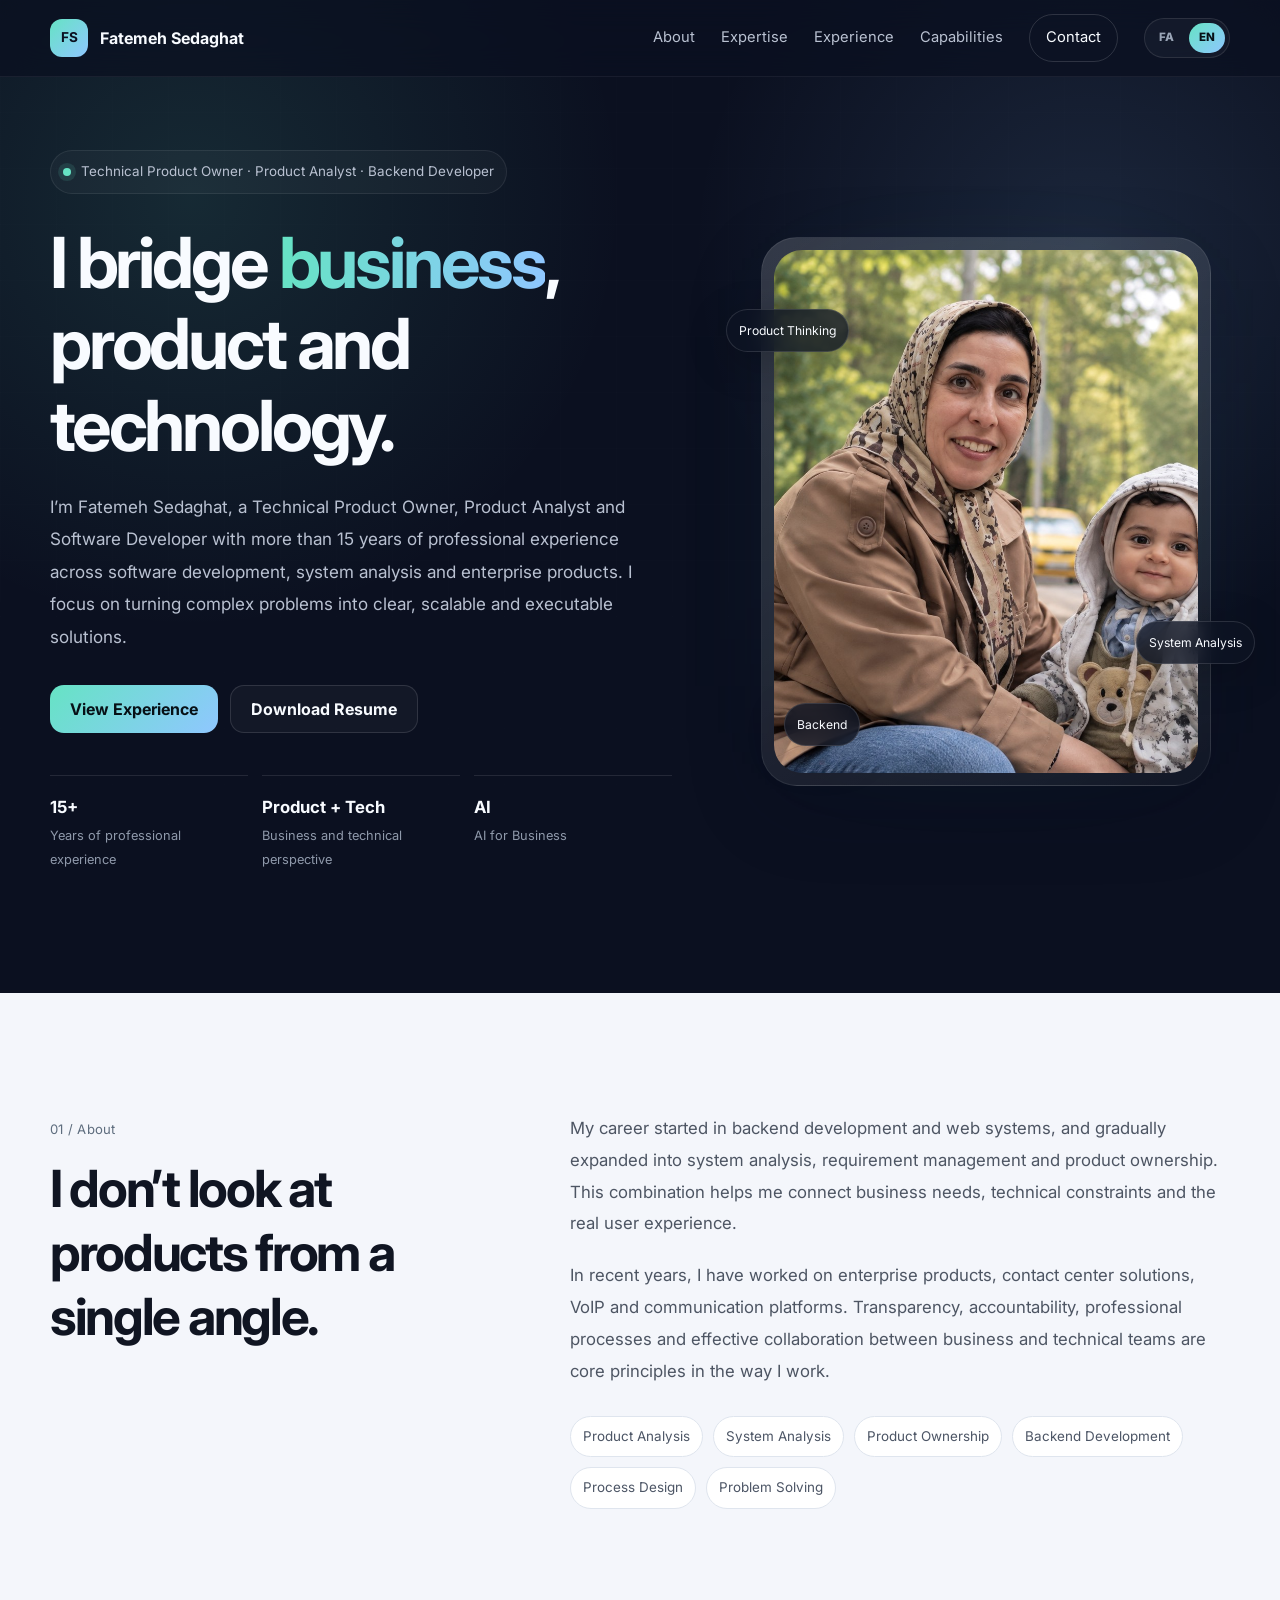
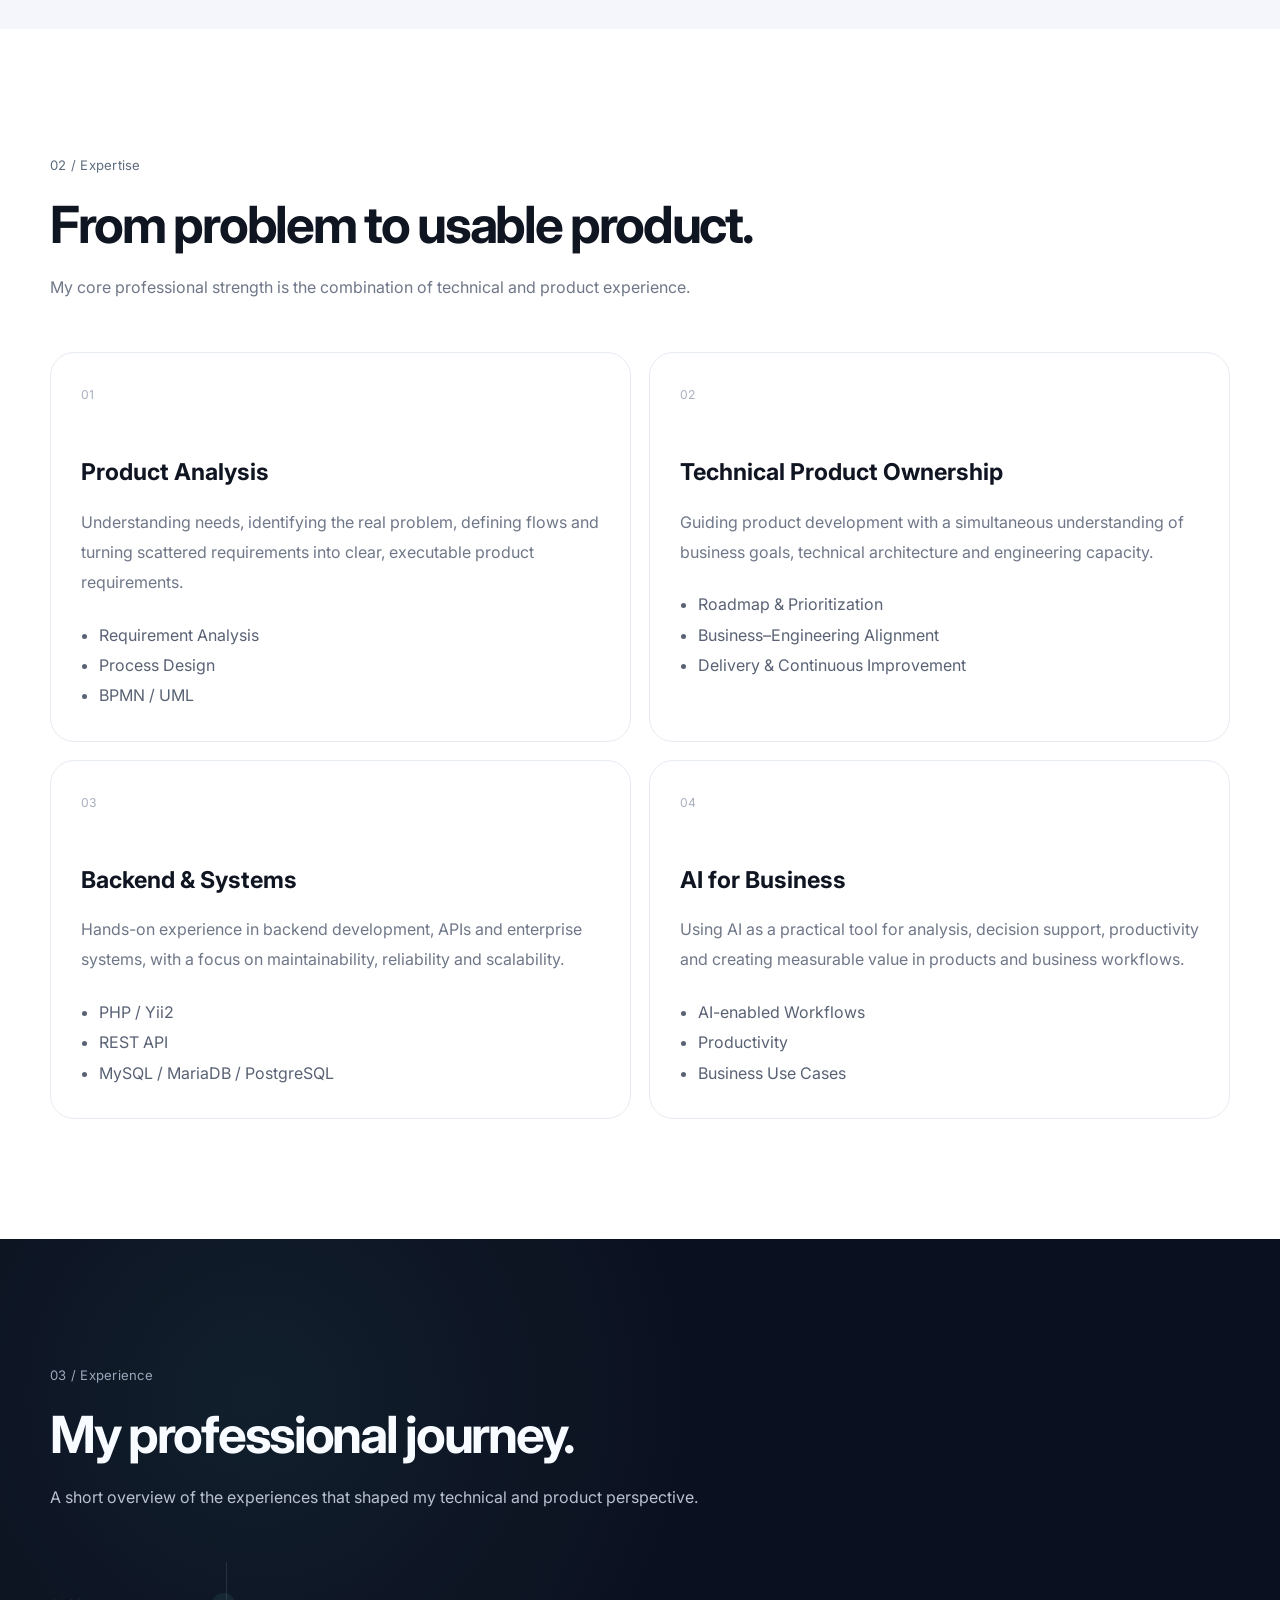
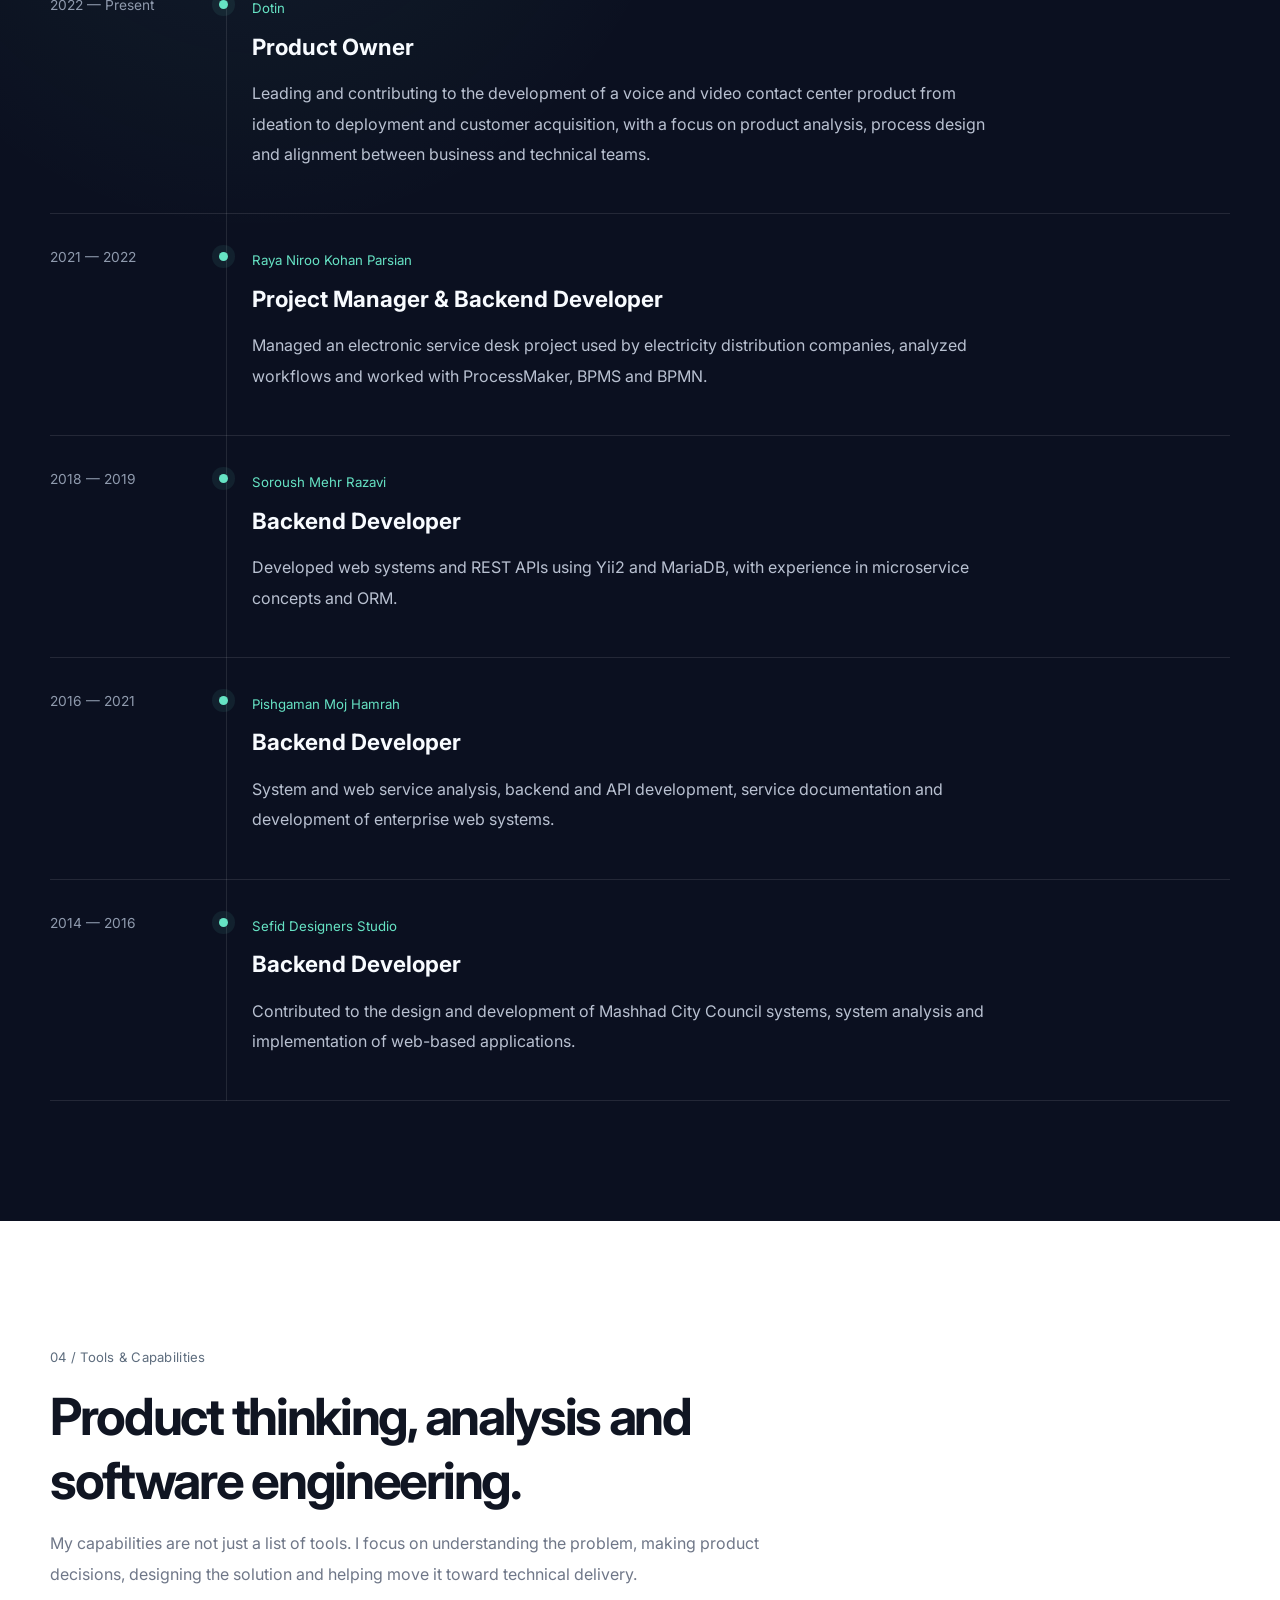
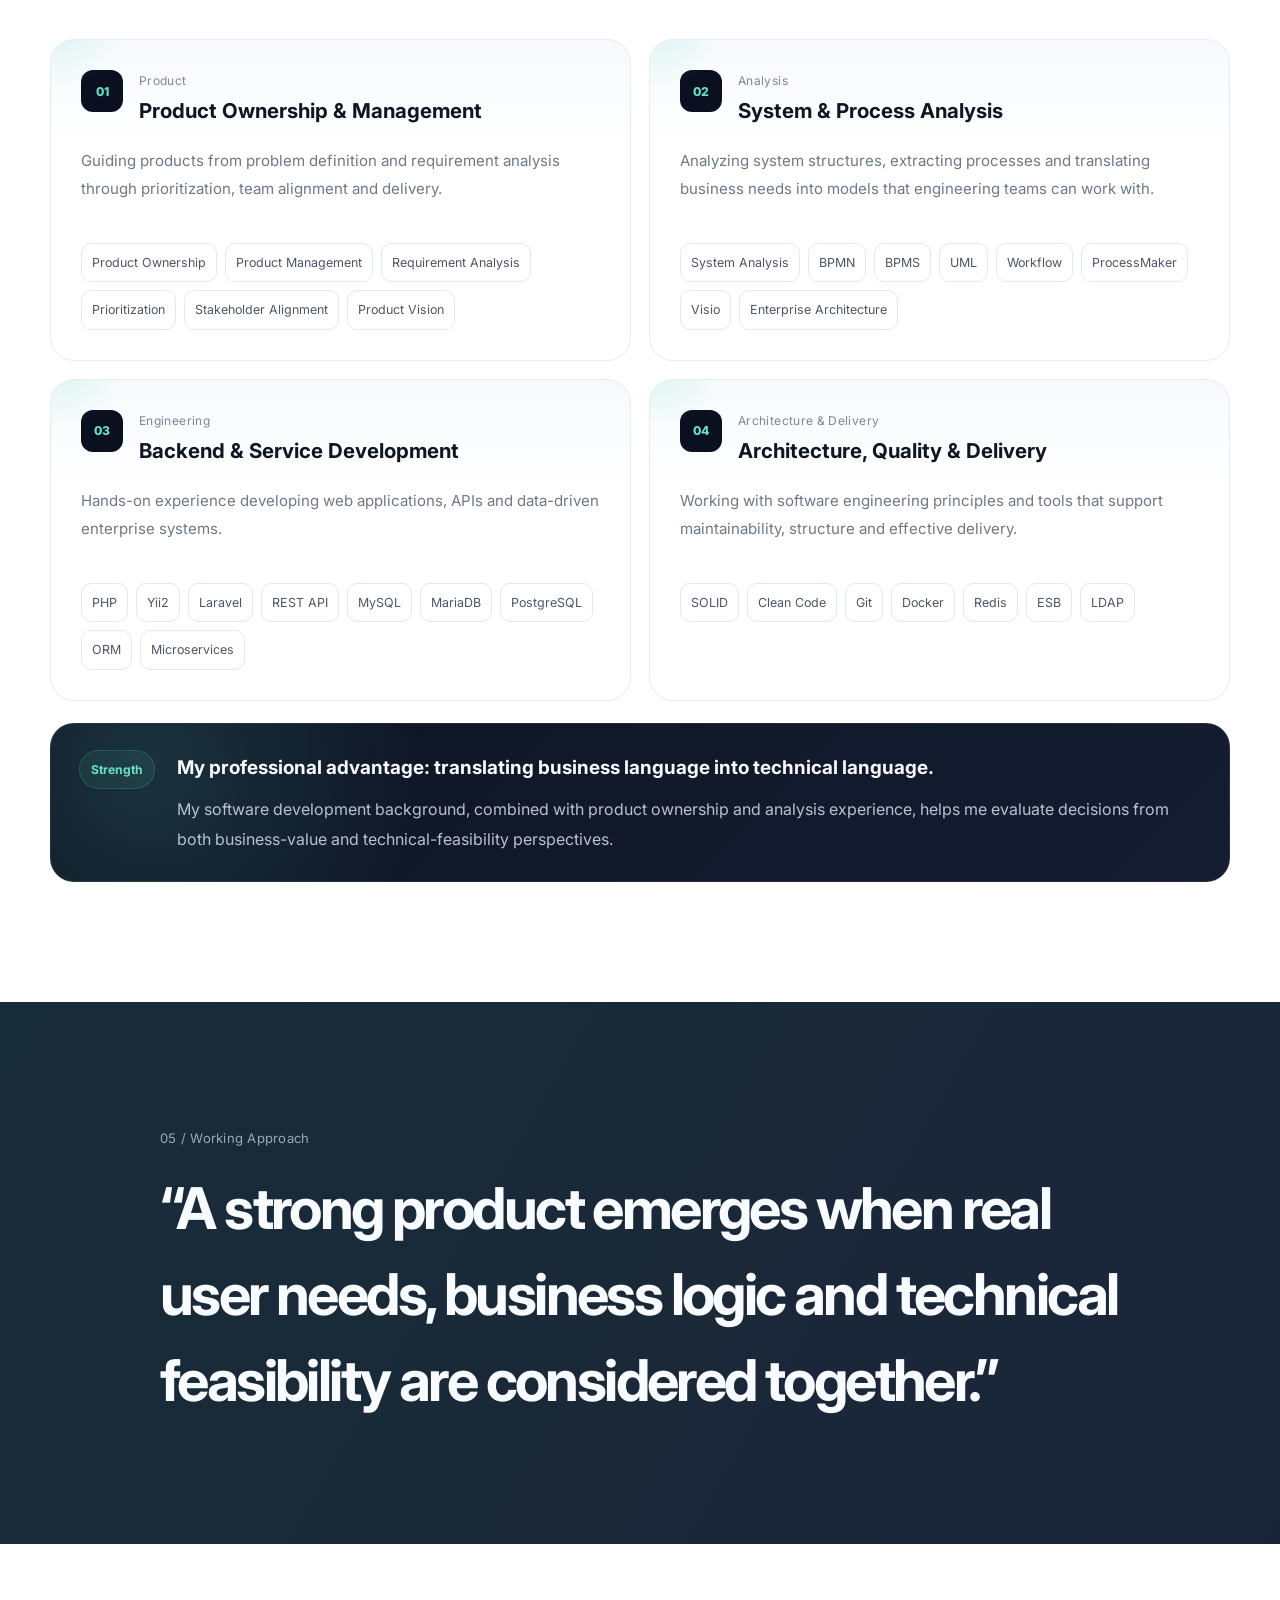
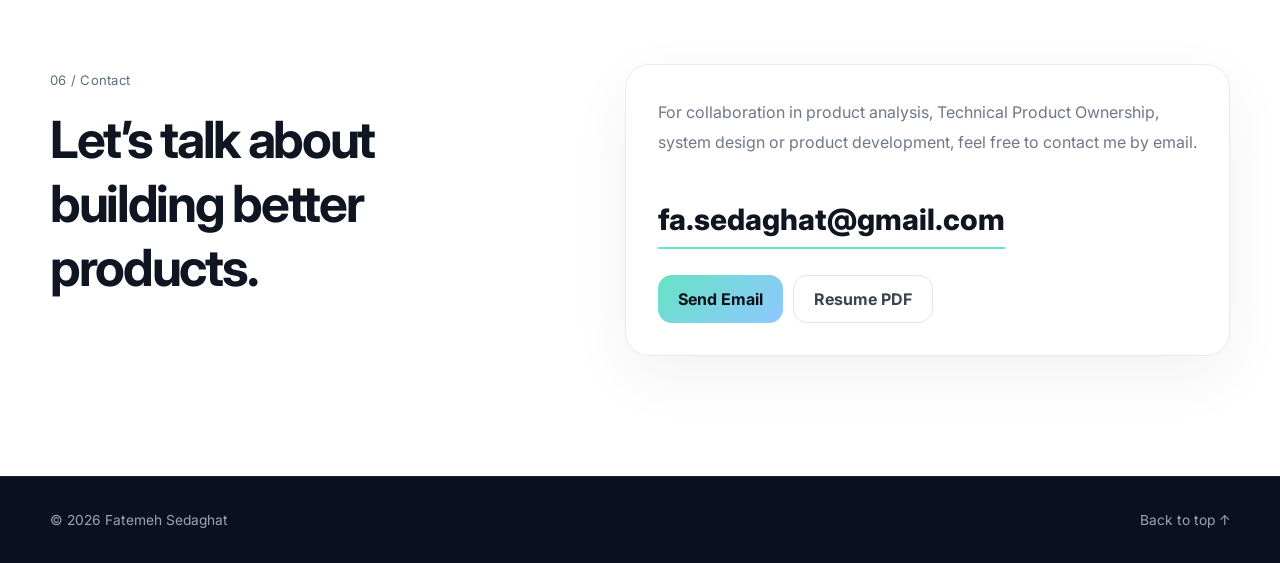
==== en.html @ edfb9d90 "Add en file" ====
<!DOCTYPE html>
<html lang="en" dir="ltr">
<head>
  <meta charset="UTF-8" />
  <meta name="viewport" content="width=device-width, initial-scale=1.0" />
  <meta name="description" content="Fatemeh Sedaghat — Technical Product Owner, Product Analyst and Backend Developer." />
  <meta name="theme-color" content="#0b1020" />
  <title>Fatemeh Sedaghat | Technical Product Owner & Product Analyst</title>

  <link rel="preconnect" href="https://fonts.googleapis.com">
  <link rel="preconnect" href="https://fonts.gstatic.com" crossorigin>
  <link href="https://fonts.googleapis.com/css2?family=Inter:wght@400;500;600;700;800&family=Vazirmatn:wght@300;400;500;600;700;800&display=swap" rel="stylesheet">
  <link rel="stylesheet" href="style.css" />
</head>

<body class="en-page">
  <div class="noise"></div>

  <header class="site-header" id="top">
    <div class="container nav-wrap">
      <a class="brand" href="#top" aria-label="Back to top">
        <span class="brand-mark">FS</span>
        <span>Fatemeh Sedaghat</span>
      </a>

      <button class="nav-toggle" aria-label="Open menu" aria-expanded="false">
        <span></span><span></span>
      </button>

      <nav class="nav" aria-label="Main navigation">
        <a href="#about">About</a>
        <a href="#expertise">Expertise</a>
        <a href="#experience">Experience</a>
        <a href="#skills">Capabilities</a>
        <a href="#contact" class="nav-cta">Contact</a>
        <div class="lang-switch" aria-label="Language selection">
          <a class="lang-link" href="index.html">FA</a>
          <a class="lang-link active" href="en.html">EN</a>
        </div>
      </nav>
    </div>
  </header>

  <main>
    <section class="hero section">
      <div class="hero-grid container">
        <div class="hero-copy reveal">
          <div class="eyebrow">
            <span class="status-dot"></span>
            Technical Product Owner · Product Analyst · Backend Developer
          </div>

          <h1>
            I bridge <span>business</span>, product and technology.
          </h1>

          <p class="hero-text">
            I’m Fatemeh Sedaghat, a Technical Product Owner, Product Analyst and Software Developer
            with more than 15 years of professional experience across software development,
            system analysis and enterprise products. I focus on turning complex problems into
            clear, scalable and executable solutions.
          </p>

          <div class="hero-actions">
            <a class="btn btn-primary" href="#experience">View Experience</a>
            <a class="btn btn-ghost" href="assets/fatemeh-sedaghat-resume.pdf" target="_blank" rel="noopener">
              Download Resume
            </a>
          </div>

          <div class="hero-meta">
            <div>
              <strong>15+</strong>
              <span>Years of professional experience</span>
            </div>
            <div>
              <strong>Product + Tech</strong>
              <span>Business and technical perspective</span>
            </div>
            <div>
              <strong>AI</strong>
              <span>AI for Business</span>
            </div>
          </div>
        </div>

        <div class="hero-visual reveal">
          <div class="portrait-shell">
            <div class="portrait-glow"></div>
            <img src="assets/fatemeh-sedaghat.jpg" alt="Fatemeh Sedaghat" />
            <div class="portrait-tag tag-one">Product Thinking</div>
            <div class="portrait-tag tag-two">System Analysis</div>
            <div class="portrait-tag tag-three">Backend</div>
          </div>
        </div>
      </div>

      <div class="hero-grid-bg"></div>
    </section>

    <section class="section section-muted" id="about">
      <div class="container two-col">
        <div class="section-heading reveal">
          <span class="kicker">01 / About</span>
          <h2>I don’t look at products from a single angle.</h2>
        </div>

        <div class="about-copy reveal">
          <p>
            My career started in backend development and web systems, and gradually expanded
            into system analysis, requirement management and product ownership.
            This combination helps me connect business needs, technical constraints
            and the real user experience.
          </p>
          <p>
            In recent years, I have worked on enterprise products, contact center solutions,
            VoIP and communication platforms. Transparency, accountability, professional
            processes and effective collaboration between business and technical teams
            are core principles in the way I work.
          </p>

          <div class="about-points">
            <span>Product Analysis</span>
            <span>System Analysis</span>
            <span>Product Ownership</span>
            <span>Backend Development</span>
            <span>Process Design</span>
            <span>Problem Solving</span>
          </div>
        </div>
      </div>
    </section>

    <section class="section" id="expertise">
      <div class="container">
        <div class="section-heading wide reveal">
          <span class="kicker">02 / Expertise</span>
          <h2>From problem to usable product.</h2>
          <p>My core professional strength is the combination of technical and product experience.</p>
        </div>

        <div class="cards-grid">
          <article class="service-card reveal">
            <div class="card-index">01</div>
            <h3>Product Analysis</h3>
            <p>
              Understanding needs, identifying the real problem, defining flows and turning
              scattered requirements into clear, executable product requirements.
            </p>
            <ul>
              <li>Requirement Analysis</li>
              <li>Process Design</li>
              <li>BPMN / UML</li>
            </ul>
          </article>

          <article class="service-card reveal">
            <div class="card-index">02</div>
            <h3>Technical Product Ownership</h3>
            <p>
              Guiding product development with a simultaneous understanding of business goals,
              technical architecture and engineering capacity.
            </p>
            <ul>
              <li>Roadmap & Prioritization</li>
              <li>Business–Engineering Alignment</li>
              <li>Delivery & Continuous Improvement</li>
            </ul>
          </article>

          <article class="service-card reveal">
            <div class="card-index">03</div>
            <h3>Backend & Systems</h3>
            <p>
              Hands-on experience in backend development, APIs and enterprise systems,
              with a focus on maintainability, reliability and scalability.
            </p>
            <ul>
              <li>PHP / Yii2</li>
              <li>REST API</li>
              <li>MySQL / MariaDB / PostgreSQL</li>
            </ul>
          </article>

          <article class="service-card reveal">
            <div class="card-index">04</div>
            <h3>AI for Business</h3>
            <p>
              Using AI as a practical tool for analysis, decision support, productivity
              and creating measurable value in products and business workflows.
            </p>
            <ul>
              <li>AI-enabled Workflows</li>
              <li>Productivity</li>
              <li>Business Use Cases</li>
            </ul>
          </article>
        </div>
      </div>
    </section>

    <section class="section section-dark" id="experience">
      <div class="container">
        <div class="section-heading wide reveal">
          <span class="kicker">03 / Experience</span>
          <h2>My professional journey.</h2>
          <p>A short overview of the experiences that shaped my technical and product perspective.</p>
        </div>

        <div class="timeline">
          <article class="timeline-item reveal">
            <div class="timeline-date">2022 — Present</div>
            <div class="timeline-content">
              <span class="company">Dotin</span>
              <h3>Product Owner</h3>
              <p>
                Leading and contributing to the development of a voice and video contact center product
                from ideation to deployment and customer acquisition, with a focus on product analysis,
                process design and alignment between business and technical teams.
              </p>
            </div>
          </article>

          <article class="timeline-item reveal">
            <div class="timeline-date">2021 — 2022</div>
            <div class="timeline-content">
              <span class="company">Raya Niroo Kohan Parsian</span>
              <h3>Project Manager & Backend Developer</h3>
              <p>
                Managed an electronic service desk project used by electricity distribution companies,
                analyzed workflows and worked with ProcessMaker, BPMS and BPMN.
              </p>
            </div>
          </article>

          <article class="timeline-item reveal">
            <div class="timeline-date">2018 — 2019</div>
            <div class="timeline-content">
              <span class="company">Soroush Mehr Razavi</span>
              <h3>Backend Developer</h3>
              <p>
                Developed web systems and REST APIs using Yii2 and MariaDB, with experience in
                microservice concepts and ORM.
              </p>
            </div>
          </article>

          <article class="timeline-item reveal">
            <div class="timeline-date">2016 — 2021</div>
            <div class="timeline-content">
              <span class="company">Pishgaman Moj Hamrah</span>
              <h3>Backend Developer</h3>
              <p>
                System and web service analysis, backend and API development, service documentation
                and development of enterprise web systems.
              </p>
            </div>
          </article>

          <article class="timeline-item reveal">
            <div class="timeline-date">2014 — 2016</div>
            <div class="timeline-content">
              <span class="company">Sefid Designers Studio</span>
              <h3>Backend Developer</h3>
              <p>
                Contributed to the design and development of Mashhad City Council systems,
                system analysis and implementation of web-based applications.
              </p>
            </div>
          </article>
        </div>
      </div>
    </section>

    <section class="section" id="skills">
      <div class="container">
        <div class="section-heading wide reveal">
          <span class="kicker">04 / Tools & Capabilities</span>
          <h2>Product thinking, analysis and software engineering.</h2>
          <p>
            My capabilities are not just a list of tools. I focus on understanding the problem,
            making product decisions, designing the solution and helping move it toward technical delivery.
          </p>
        </div>

        <div class="capability-grid">
          <article class="capability-card reveal">
            <div class="capability-head">
              <span class="capability-number">01</span>
              <div>
                <span class="capability-label">Product</span>
                <h3>Product Ownership & Management</h3>
              </div>
            </div>
            <p class="capability-desc">
              Guiding products from problem definition and requirement analysis through prioritization,
              team alignment and delivery.
            </p>
            <div class="capability-tags">
              <span>Product Ownership</span>
              <span>Product Management</span>
              <span>Requirement Analysis</span>
              <span>Prioritization</span>
              <span>Stakeholder Alignment</span>
              <span>Product Vision</span>
            </div>
          </article>

          <article class="capability-card reveal">
            <div class="capability-head">
              <span class="capability-number">02</span>
              <div>
                <span class="capability-label">Analysis</span>
                <h3>System & Process Analysis</h3>
              </div>
            </div>
            <p class="capability-desc">
              Analyzing system structures, extracting processes and translating business needs
              into models that engineering teams can work with.
            </p>
            <div class="capability-tags">
              <span>System Analysis</span>
              <span>BPMN</span>
              <span>BPMS</span>
              <span>UML</span>
              <span>Workflow</span>
              <span>ProcessMaker</span>
              <span>Visio</span>
              <span>Enterprise Architecture</span>
            </div>
          </article>

          <article class="capability-card reveal">
            <div class="capability-head">
              <span class="capability-number">03</span>
              <div>
                <span class="capability-label">Engineering</span>
                <h3>Backend & Service Development</h3>
              </div>
            </div>
            <p class="capability-desc">
              Hands-on experience developing web applications, APIs and data-driven enterprise systems.
            </p>
            <div class="capability-tags">
              <span>PHP</span>
              <span>Yii2</span>
              <span>Laravel</span>
              <span>REST API</span>
              <span>MySQL</span>
              <span>MariaDB</span>
              <span>PostgreSQL</span>
              <span>ORM</span>
              <span>Microservices</span>
            </div>
          </article>

          <article class="capability-card reveal">
            <div class="capability-head">
              <span class="capability-number">04</span>
              <div>
                <span class="capability-label">Architecture & Delivery</span>
                <h3>Architecture, Quality & Delivery</h3>
              </div>
            </div>
            <p class="capability-desc">
              Working with software engineering principles and tools that support maintainability,
              structure and effective delivery.
            </p>
            <div class="capability-tags">
              <span>SOLID</span>
              <span>Clean Code</span>
              <span>Git</span>
              <span>Docker</span>
              <span>Redis</span>
              <span>ESB</span>
              <span>LDAP</span>
            </div>
          </article>
        </div>

        <div class="capability-summary reveal">
          <div class="summary-badge">Strength</div>
          <div>
            <h3>My professional advantage: translating business language into technical language.</h3>
            <p>
              My software development background, combined with product ownership and analysis experience,
              helps me evaluate decisions from both business-value and technical-feasibility perspectives.
            </p>
          </div>
        </div>
      </div>
    </section>

    <section class="section section-accent">
      <div class="container philosophy reveal">
        <span class="kicker">05 / Working Approach</span>
        <blockquote>
          “A strong product emerges when real user needs, business logic and technical feasibility
          are considered together.”
        </blockquote>
      </div>
    </section>

    <section class="section" id="contact">
      <div class="container contact-grid">
        <div class="section-heading reveal">
          <span class="kicker">06 / Contact</span>
          <h2>Let’s talk about building better products.</h2>
        </div>

        <div class="contact-card reveal">
          <p>
            For collaboration in product analysis, Technical Product Ownership,
            system design or product development, feel free to contact me by email.
          </p>

          <a class="email-link" href="mailto:fa.sedaghat@gmail.com">fa.sedaghat@gmail.com</a>

          <div class="contact-actions">
            <a class="btn btn-primary" href="mailto:fa.sedaghat@gmail.com">Send Email</a>
            <a class="btn btn-ghost" href="assets/fatemeh-sedaghat-resume.pdf" target="_blank" rel="noopener">Resume PDF</a>
          </div>
        </div>
      </div>
    </section>
  </main>

  <footer>
    <div class="container footer-inner">
      <span>© <span id="year"></span> Fatemeh Sedaghat</span>
      <a href="#top">Back to top ↑</a>
    </div>
  </footer>

  <script src="script.js"></script>
</body>
</html>
---- style.css ----
:root {
  --bg: #0b1020;
  --bg-2: #101728;
  --panel: #131c30;
  --panel-soft: #f4f6fb;
  --text: #101522;
  --muted: #6f7788;
  --white: #f8fbff;
  --white-muted: #b9c1d1;
  --accent: #66e3c4;
  --accent-2: #8fc7ff;
  --line: rgba(255,255,255,.10);
  --line-light: #e7ebf2;
  --radius: 24px;
  --shadow: 0 24px 80px rgba(9,14,28,.16);
}

* { box-sizing: border-box; }
html { scroll-behavior: smooth; }

body {
  margin: 0;
  font-family: "Vazirmatn", system-ui, -apple-system, BlinkMacSystemFont, "Segoe UI", sans-serif;
  color: var(--text);
  background: #ffffff;
  line-height: 1.9;
  overflow-x: hidden;
}

a { color: inherit; text-decoration: none; }
img { max-width: 100%; display: block; }
button { font: inherit; }

.noise {
  pointer-events: none;
  position: fixed;
  inset: 0;
  opacity: .025;
  z-index: 100;
  background-image: radial-gradient(#000 0.65px, transparent 0.65px);
  background-size: 4px 4px;
}

.container {
  width: min(1180px, calc(100% - 40px));
  margin: 0 auto;
}

.section {
  position: relative;
  padding: 120px 0;
}

.section-muted { background: var(--panel-soft); }

.site-header {
  position: fixed;
  top: 0;
  left: 0;
  right: 0;
  z-index: 50;
  background: rgba(11,16,32,.72);
  backdrop-filter: blur(16px);
  border-bottom: 1px solid rgba(255,255,255,.06);
}

.nav-wrap {
  min-height: 76px;
  display: flex;
  align-items: center;
  justify-content: space-between;
  gap: 24px;
}

.brand {
  color: var(--white);
  display: inline-flex;
  align-items: center;
  gap: 12px;
  font-weight: 700;
}

.brand-mark {
  width: 38px;
  height: 38px;
  border-radius: 12px;
  display: grid;
  place-items: center;
  color: var(--bg);
  background: linear-gradient(135deg, var(--accent), var(--accent-2));
  font-size: .85rem;
}

.nav {
  display: flex;
  align-items: center;
  gap: 26px;
  color: var(--white-muted);
  font-size: .92rem;
}

.nav a { transition: color .2s ease; }
.nav a:hover { color: var(--white); }

.nav-cta {
  border: 1px solid rgba(255,255,255,.14);
  padding: 9px 16px;
  border-radius: 999px;
  color: var(--white) !important;
}

.nav-toggle {
  display: none;
  border: 0;
  background: transparent;
  padding: 8px;
}
.nav-toggle span {
  width: 24px;
  height: 2px;
  display: block;
  background: var(--white);
  margin: 5px 0;
}

.hero {
  min-height: 100vh;
  display: flex;
  align-items: center;
  background:
    radial-gradient(circle at 15% 20%, rgba(102,227,196,.12), transparent 32%),
    radial-gradient(circle at 85% 25%, rgba(143,199,255,.12), transparent 30%),
    var(--bg);
  color: var(--white);
  padding-top: 150px;
  overflow: hidden;
}

.hero-grid {
  position: relative;
  z-index: 2;
  display: grid;
  grid-template-columns: 1.12fr .88fr;
  gap: 70px;
  align-items: center;
}

.eyebrow {
  display: inline-flex;
  align-items: center;
  gap: 10px;
  color: var(--white-muted);
  font-size: .84rem;
  padding: 8px 12px;
  border: 1px solid rgba(255,255,255,.08);
  border-radius: 999px;
  background: rgba(255,255,255,.03);
}

.status-dot {
  width: 8px;
  height: 8px;
  border-radius: 50%;
  background: var(--accent);
  box-shadow: 0 0 0 5px rgba(102,227,196,.12);
}

.hero h1 {
  margin: 28px 0 24px;
  font-size: clamp(2.8rem, 5.5vw, 5.4rem);
  line-height: 1.16;
  letter-spacing: -.045em;
}
.hero h1 span {
  color: transparent;
  background: linear-gradient(90deg, var(--accent), var(--accent-2));
  background-clip: text;
  -webkit-background-clip: text;
}

.hero-text {
  color: var(--white-muted);
  max-width: 760px;
  font-size: 1.07rem;
}

.hero-actions {
  display: flex;
  flex-wrap: wrap;
  gap: 12px;
  margin-top: 32px;
}

.btn {
  display: inline-flex;
  align-items: center;
  justify-content: center;
  min-height: 48px;
  padding: 0 20px;
  border-radius: 14px;
  font-weight: 700;
  transition: transform .2s ease, background .2s ease, border-color .2s ease;
}
.btn:hover { transform: translateY(-2px); }

.btn-primary {
  color: #071016;
  background: linear-gradient(135deg, var(--accent), var(--accent-2));
}

.btn-ghost {
  color: inherit;
  border: 1px solid rgba(127,139,160,.25);
  background: rgba(255,255,255,.035);
}

.hero .btn-ghost {
  border-color: rgba(255,255,255,.12);
  color: var(--white);
}

.hero-meta {
  margin-top: 42px;
  display: grid;
  grid-template-columns: repeat(3, 1fr);
  gap: 14px;
}
.hero-meta > div {
  border-top: 1px solid rgba(255,255,255,.10);
  padding-top: 16px;
}
.hero-meta strong {
  display: block;
  color: var(--white);
  font-size: 1.05rem;
}
.hero-meta span {
  display: block;
  color: #8f99aa;
  font-size: .8rem;
}

.hero-visual {
  position: relative;
  min-height: 580px;
  display: grid;
  place-items: center;
}

.portrait-shell {
  position: relative;
  width: min(450px, 100%);
  aspect-ratio: .82;
  border-radius: 36px;
  padding: 12px;
  background: linear-gradient(145deg, rgba(255,255,255,.16), rgba(255,255,255,.03));
  border: 1px solid rgba(255,255,255,.08);
  box-shadow: var(--shadow);
}
.portrait-shell img {
  width: 100%;
  height: 100%;
  object-fit: cover;
  object-position: 35% center;
  border-radius: 28px;
  filter: saturate(.88) contrast(1.02);
}
.portrait-glow {
  position: absolute;
  inset: 18%;
  filter: blur(70px);
  background: rgba(102,227,196,.20);
  z-index: -1;
}
.portrait-tag {
  position: absolute;
  font-size: .76rem;
  color: var(--white);
  padding: 9px 12px;
  border-radius: 999px;
  border: 1px solid rgba(255,255,255,.12);
  background: rgba(13,20,35,.78);
  backdrop-filter: blur(10px);
  box-shadow: 0 10px 40px rgba(0,0,0,.22);
}
.tag-one { top: 13%; left: -8%; }
.tag-two { bottom: 22%; right: -10%; }
.tag-three { bottom: 7%; left: 5%; }

.hero-grid-bg {
  position: absolute;
  inset: 0;
  opacity: .25;
  background-image:
    linear-gradient(rgba(255,255,255,.03) 1px, transparent 1px),
    linear-gradient(90deg, rgba(255,255,255,.03) 1px, transparent 1px);
  background-size: 56px 56px;
  mask-image: linear-gradient(to bottom, #000 30%, transparent 100%);
}

.two-col {
  display: grid;
  grid-template-columns: .8fr 1.2fr;
  gap: 80px;
  align-items: start;
}

.kicker {
  display: inline-block;
  color: #5e6d7e;
  font-size: .82rem;
  letter-spacing: .02em;
  margin-bottom: 14px;
}
.section-dark .kicker,
.section-accent .kicker { color: #9ba7bb; }

.section-heading h2 {
  margin: 0;
  font-size: clamp(2rem, 4vw, 3.6rem);
  line-height: 1.25;
  letter-spacing: -.035em;
}
.section-heading.wide {
  max-width: 780px;
  margin-bottom: 50px;
}
.section-heading p {
  color: var(--muted);
  margin: 16px 0 0;
}

.about-copy {
  font-size: 1.05rem;
  color: #4d5563;
}
.about-copy p { margin-top: 0; margin-bottom: 20px; }

.about-points {
  display: flex;
  flex-wrap: wrap;
  gap: 10px;
  margin-top: 28px;
}
.about-points span {
  border: 1px solid #dfe5ee;
  background: #fff;
  padding: 7px 12px;
  border-radius: 999px;
  font-size: .84rem;
  color: #4c5565;
}

.cards-grid {
  display: grid;
  grid-template-columns: repeat(2, 1fr);
  gap: 18px;
}

.service-card {
  position: relative;
  min-height: 320px;
  padding: 30px;
  border-radius: var(--radius);
  border: 1px solid var(--line-light);
  background: #fff;
  transition: transform .25s ease, box-shadow .25s ease, border-color .25s ease;
}
.service-card:hover {
  transform: translateY(-5px);
  box-shadow: 0 22px 60px rgba(28,40,65,.08);
  border-color: #d7dfea;
}
.card-index {
  color: #a8b0be;
  font-size: .76rem;
  margin-bottom: 44px;
}
.service-card h3 {
  font-size: 1.45rem;
  margin: 0 0 12px;
}
.service-card p {
  color: var(--muted);
  margin: 0 0 22px;
}
.service-card ul {
  margin: 0;
  padding: 0 18px 0 0;
  color: #596274;
}

.section-dark {
  background:
    radial-gradient(circle at 20% 10%, rgba(102,227,196,.07), transparent 25%),
    var(--bg);
  color: var(--white);
}
.section-dark .section-heading p { color: var(--white-muted); }

.timeline {
  position: relative;
}
.timeline::before {
  content: "";
  position: absolute;
  top: 0;
  right: 176px;
  bottom: 0;
  width: 1px;
  background: var(--line);
}

.timeline-item {
  display: grid;
  grid-template-columns: 150px 1fr;
  gap: 52px;
  padding: 30px 0 44px;
  border-bottom: 1px solid var(--line);
}
.timeline-date {
  color: #8f9aad;
  font-size: .86rem;
}
.timeline-content {
  position: relative;
  max-width: 760px;
}
.timeline-content::before {
  content: "";
  position: absolute;
  right: -33px;
  top: 8px;
  width: 9px;
  height: 9px;
  border-radius: 50%;
  background: var(--accent);
  box-shadow: 0 0 0 7px rgba(102,227,196,.08);
}
.company {
  color: var(--accent);
  font-size: .83rem;
}
.timeline h3 {
  margin: 3px 0 10px;
  font-size: 1.4rem;
}
.timeline p {
  margin: 0;
  color: var(--white-muted);
}

.skills-layout {
  display: grid;
  grid-template-columns: 1fr 1fr;
  gap: 18px;
}
.skill-panel {
  padding: 28px;
  border: 1px solid var(--line-light);
  border-radius: var(--radius);
  background: #fff;
}
.skill-panel:nth-child(3) { grid-column: 1 / -1; }
.skill-panel h3 {
  margin: 0 0 20px;
  font-size: 1.2rem;
}
.skill-cloud {
  display: flex;
  flex-wrap: wrap;
  gap: 9px;
}
.skill-cloud span {
  background: #f5f7fb;
  border: 1px solid #e7ebf2;
  color: #50596a;
  padding: 7px 11px;
  border-radius: 10px;
  font-size: .84rem;
}

.section-accent {
  color: var(--white);
  background:
    linear-gradient(120deg, rgba(102,227,196,.10), rgba(143,199,255,.08)),
    var(--bg-2);
}
.philosophy {
  max-width: 960px;
}
blockquote {
  margin: 0;
  font-size: clamp(2rem, 4.5vw, 4.2rem);
  line-height: 1.5;
  letter-spacing: -.04em;
  font-weight: 700;
}

.contact-grid {
  display: grid;
  grid-template-columns: .9fr 1.1fr;
  gap: 80px;
  align-items: start;
}

.contact-card {
  padding: 32px;
  border-radius: var(--radius);
  border: 1px solid var(--line-light);
  background: #fff;
  box-shadow: 0 20px 60px rgba(28,40,65,.06);
}
.contact-card p {
  color: var(--muted);
  margin-top: 0;
}
.email-link {
  display: inline-block;
  direction: ltr;
  font-size: clamp(1.2rem, 2.3vw, 1.9rem);
  font-weight: 800;
  margin: 18px 0 26px;
  border-bottom: 2px solid var(--accent);
}
.contact-actions {
  display: flex;
  flex-wrap: wrap;
  gap: 10px;
}
.contact-card .btn-ghost {
  color: #3b4350;
  border-color: #dfe5ee;
}

footer {
  background: var(--bg);
  color: #9aa5b7;
  border-top: 1px solid rgba(255,255,255,.06);
}
.footer-inner {
  min-height: 86px;
  display: flex;
  align-items: center;
  justify-content: space-between;
  gap: 20px;
  font-size: .86rem;
}
.footer-inner a:hover { color: var(--white); }

.reveal {
  opacity: 0;
  transform: translateY(24px);
  transition: opacity .7s ease, transform .7s ease;
}
.reveal.visible {
  opacity: 1;
  transform: translateY(0);
}

@media (max-width: 980px) {
  .section { padding: 90px 0; }
  .hero-grid, .two-col, .contact-grid {
    grid-template-columns: 1fr;
    gap: 50px;
  }
  .hero { padding-top: 120px; }
  .hero-visual { min-height: auto; }
  .portrait-shell { width: min(560px, 92%); }
  .cards-grid { grid-template-columns: 1fr; }
  .timeline::before { right: 126px; }
  .timeline-item { grid-template-columns: 100px 1fr; }
  .skills-layout { grid-template-columns: 1fr; }
  .skill-panel:nth-child(3) { grid-column: auto; }
}

@media (max-width: 760px) {
  .container { width: min(100% - 28px, 1180px); }
  .site-header { background: rgba(11,16,32,.90); }
  .nav-toggle { display: block; }
  .nav {
    position: absolute;
    top: 76px;
    right: 14px;
    left: 14px;
    display: none;
    flex-direction: column;
    align-items: stretch;
    gap: 4px;
    padding: 14px;
    border-radius: 18px;
    background: #101728;
    border: 1px solid rgba(255,255,255,.08);
    box-shadow: 0 22px 70px rgba(0,0,0,.26);
  }
  .nav.open { display: flex; }
  .nav a { padding: 9px 10px; }
  .nav-cta { border-radius: 10px; }

  .hero h1 { font-size: clamp(2.5rem, 13vw, 4.2rem); }
  .hero-meta { grid-template-columns: 1fr; }
  .portrait-shell { aspect-ratio: .86; }
  .tag-one { left: 2%; }
  .tag-two { right: 2%; }

  .timeline::before { display: none; }
  .timeline-item {
    grid-template-columns: 1fr;
    gap: 8px;
  }
  .timeline-content::before { display: none; }
  blockquote { font-size: clamp(1.8rem, 8.5vw, 3rem); }

  .footer-inner {
    padding: 22px 0;
    flex-direction: column;
    justify-content: center;
  }
}


/* Professional Capabilities */
.capability-grid {
  display: grid;
  grid-template-columns: repeat(2, 1fr);
  gap: 18px;
}
.capability-card {
  position: relative;
  padding: 30px;
  border: 1px solid var(--line-light);
  border-radius: var(--radius);
  background: linear-gradient(180deg, rgba(245,248,252,.85), rgba(255,255,255,1) 34%);
  overflow: hidden;
  transition: transform .25s ease, box-shadow .25s ease, border-color .25s ease;
}
.capability-card::after {
  content: "";
  position: absolute;
  width: 120px;
  height: 120px;
  top: -70px;
  left: -50px;
  border-radius: 50%;
  background: radial-gradient(circle, rgba(102,227,196,.18), transparent 68%);
  pointer-events: none;
}
.capability-card:hover {
  transform: translateY(-5px);
  border-color: #d5dde9;
  box-shadow: 0 24px 70px rgba(28,40,65,.08);
}
.capability-head {
  display: flex;
  align-items: flex-start;
  gap: 16px;
  margin-bottom: 20px;
}
.capability-number {
  flex: 0 0 auto;
  width: 42px;
  height: 42px;
  border-radius: 12px;
  display: grid;
  place-items: center;
  background: var(--bg);
  color: var(--accent);
  font-size: .76rem;
  font-weight: 800;
}
.capability-label {
  display: block;
  margin-bottom: 3px;
  color: #7d8798;
  font-size: .75rem;
  direction: ltr;
  text-align: right;
  letter-spacing: .03em;
}
.capability-card h3 {
  margin: 0;
  font-size: 1.28rem;
  line-height: 1.5;
}
.capability-desc {
  min-height: 74px;
  margin: 0 0 22px;
  color: var(--muted);
  font-size: .94rem;
}
.capability-tags {
  display: flex;
  flex-wrap: wrap;
  gap: 8px;
}
.capability-tags span {
  padding: 7px 10px;
  border: 1px solid #e3e8f0;
  border-radius: 10px;
  background: #fff;
  color: #4d5667;
  font-size: .78rem;
  direction: ltr;
}
.capability-summary {
  margin-top: 22px;
  padding: 26px 28px;
  display: grid;
  grid-template-columns: auto 1fr;
  gap: 22px;
  align-items: start;
  border-radius: var(--radius);
  color: var(--white);
  background: radial-gradient(circle at 8% 25%, rgba(102,227,196,.14), transparent 25%), linear-gradient(135deg, #0d1424, #141d31);
  border: 1px solid rgba(255,255,255,.07);
}
.summary-badge {
  padding: 7px 11px;
  border-radius: 999px;
  color: var(--accent);
  background: rgba(102,227,196,.08);
  border: 1px solid rgba(102,227,196,.16);
  font-size: .76rem;
  font-weight: 700;
}
.capability-summary h3 {
  margin: 0 0 8px;
  font-size: 1.18rem;
}
.capability-summary p {
  margin: 0;
  color: var(--white-muted);
}
@media (max-width: 760px) {
  .capability-grid { grid-template-columns: 1fr; }
  .capability-card { padding: 24px; }
  .capability-desc { min-height: auto; }
  .capability-summary { grid-template-columns: 1fr; }
}


/* Language switcher */
.lang-switch {
  display: inline-flex;
  align-items: center;
  gap: 4px;
  padding: 4px;
  border: 1px solid rgba(255,255,255,.10);
  border-radius: 999px;
  background: rgba(255,255,255,.035);
}
.lang-link {
  min-width: 36px;
  height: 30px;
  padding: 0 9px !important;
  display: inline-flex;
  align-items: center;
  justify-content: center;
  border-radius: 999px;
  color: #9aa5b7 !important;
  font-size: .72rem;
  font-weight: 800;
  letter-spacing: .04em;
}
.lang-link.active {
  background: linear-gradient(135deg, var(--accent), var(--accent-2));
  color: #071016 !important;
}

/* English version */
.en-page {
  direction: ltr;
  font-family: "Inter", system-ui, -apple-system, BlinkMacSystemFont, "Segoe UI", sans-serif;
}
.en-page .hero h1,
.en-page .section-heading h2,
.en-page blockquote {
  letter-spacing: -.045em;
}
.en-page .capability-label {
  direction: ltr;
  text-align: left;
}
.en-page .capability-tags span {
  direction: ltr;
}
.en-page .service-card ul {
  padding: 0 0 0 18px;
}
.en-page .timeline::before {
  right: auto;
  left: 176px;
}
.en-page .timeline-content::before {
  right: auto;
  left: -33px;
}
.en-page .email-link {
  direction: ltr;
}

@media (max-width: 980px) {
  .en-page .timeline::before {
    right: auto;
    left: 126px;
  }
}

@media (max-width: 760px) {
  .lang-switch {
    margin-top: 6px;
    align-self: flex-start;
  }
  .en-page .timeline::before {
    display: none;
  }
}
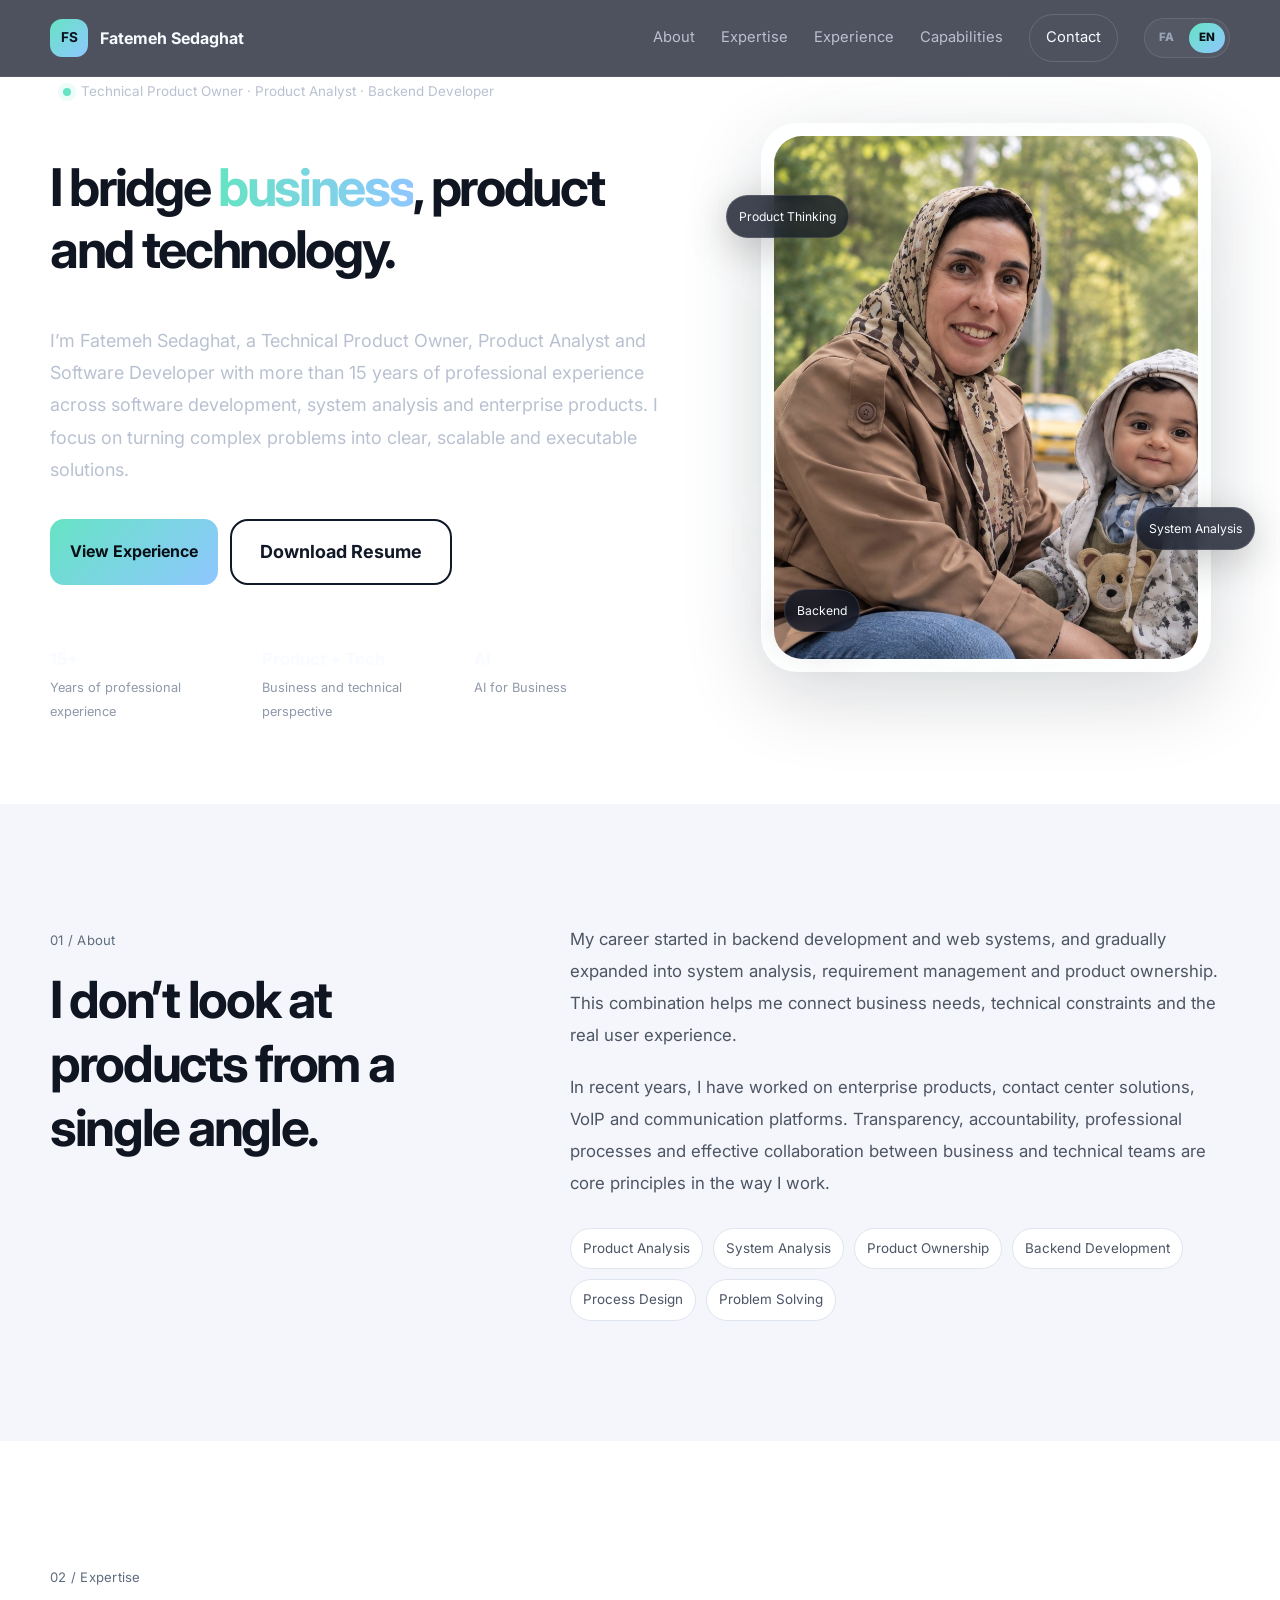
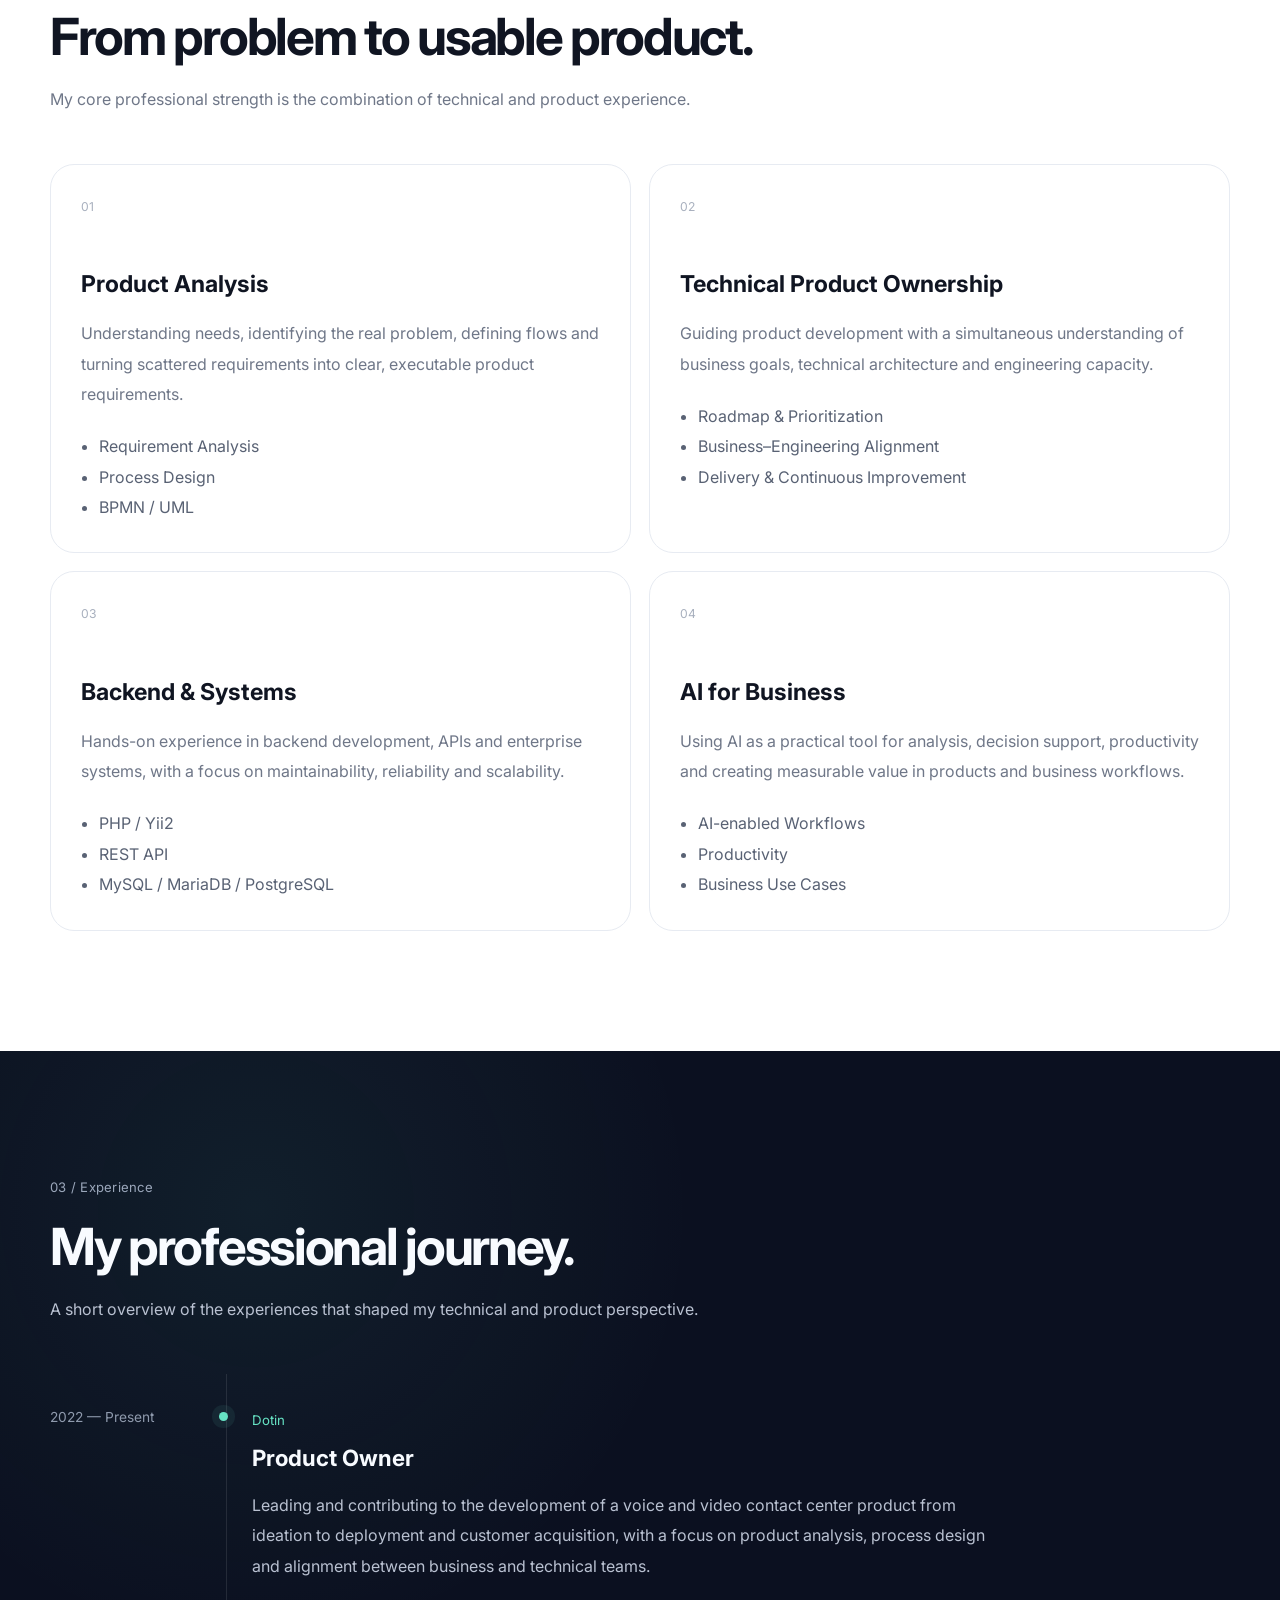
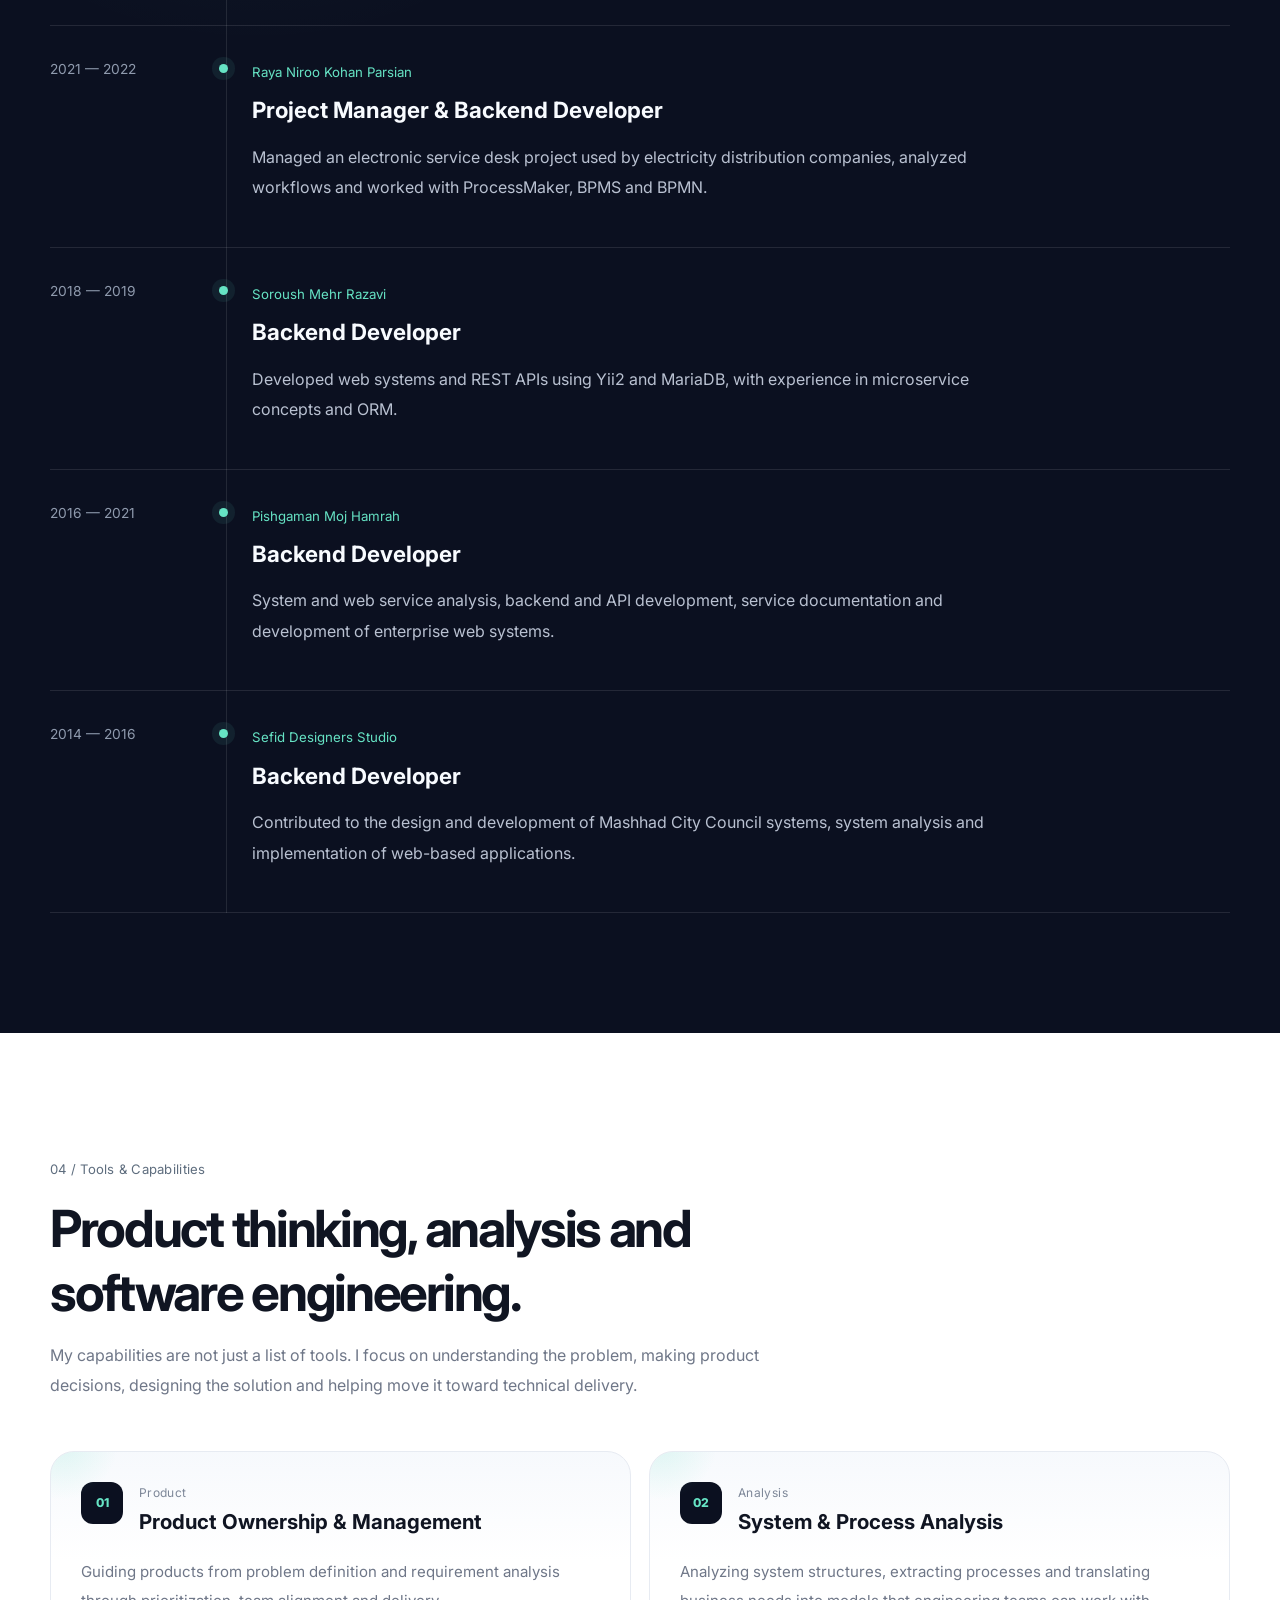
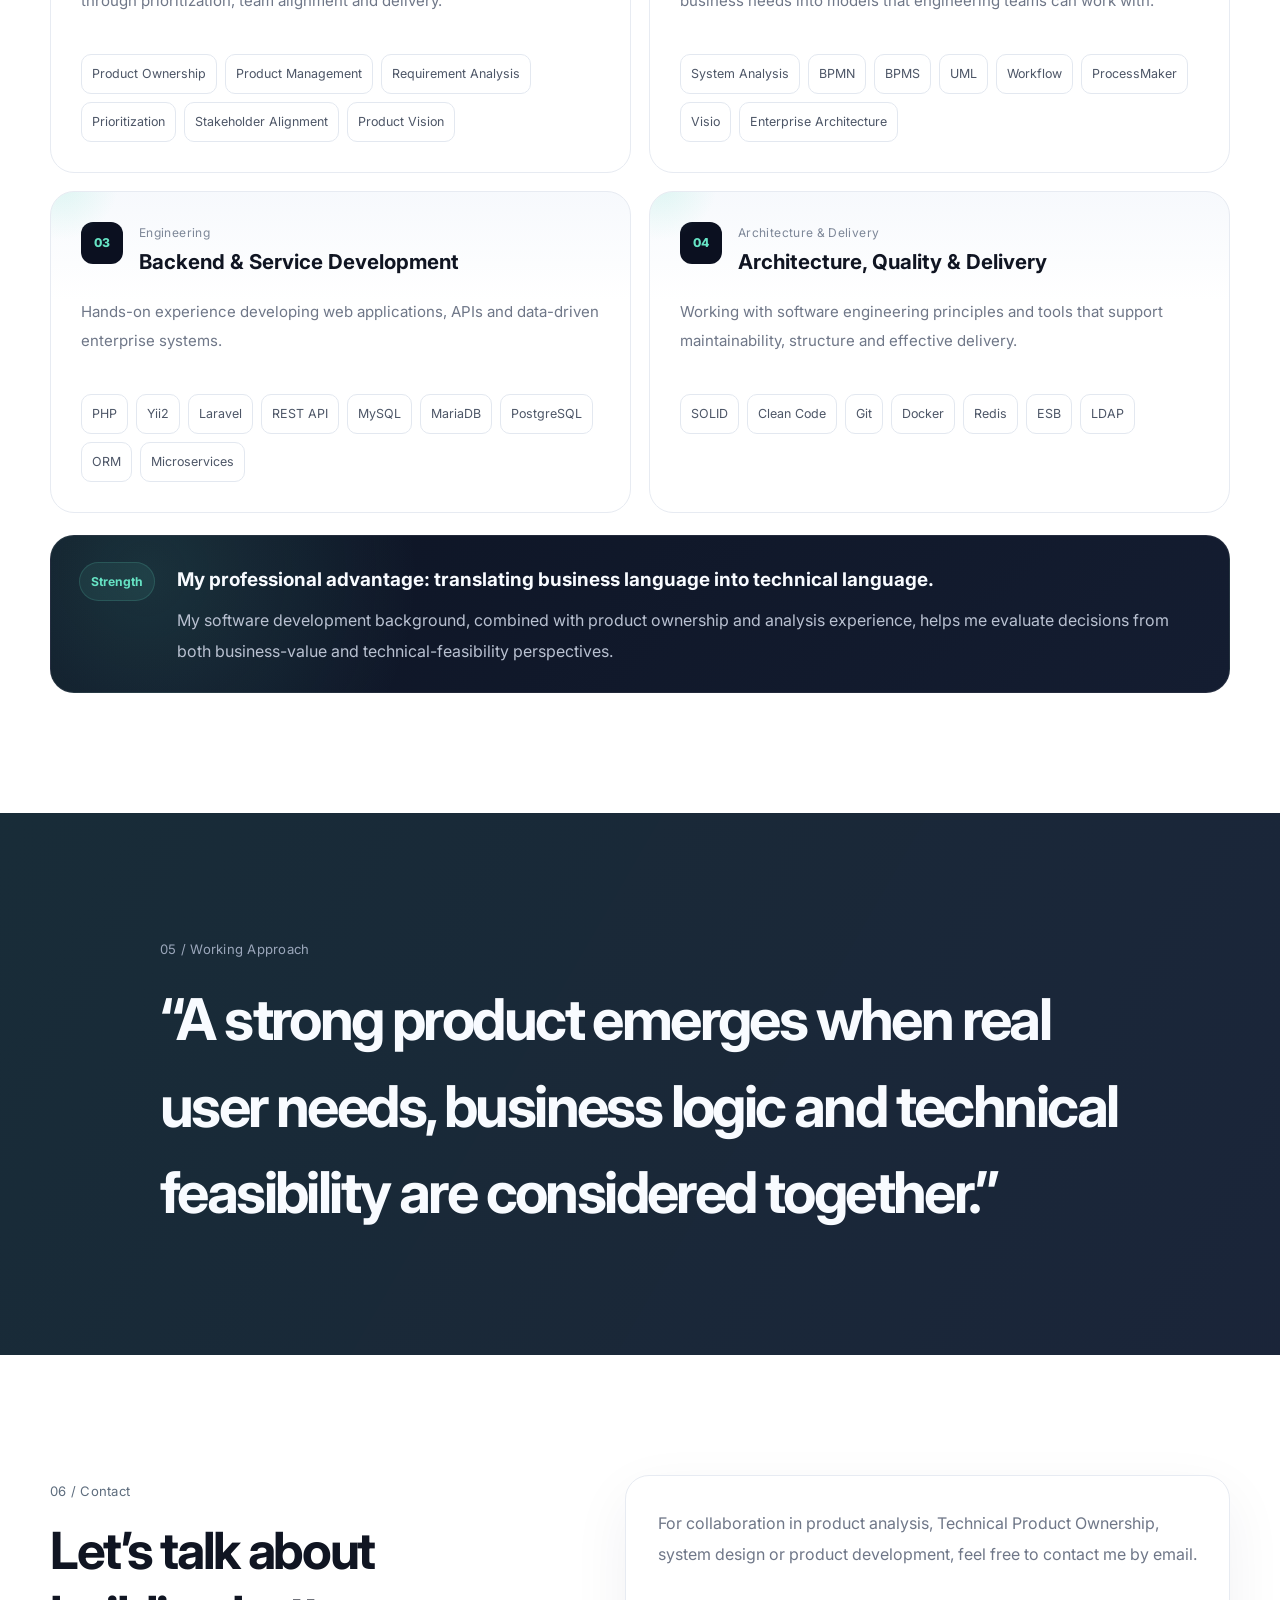
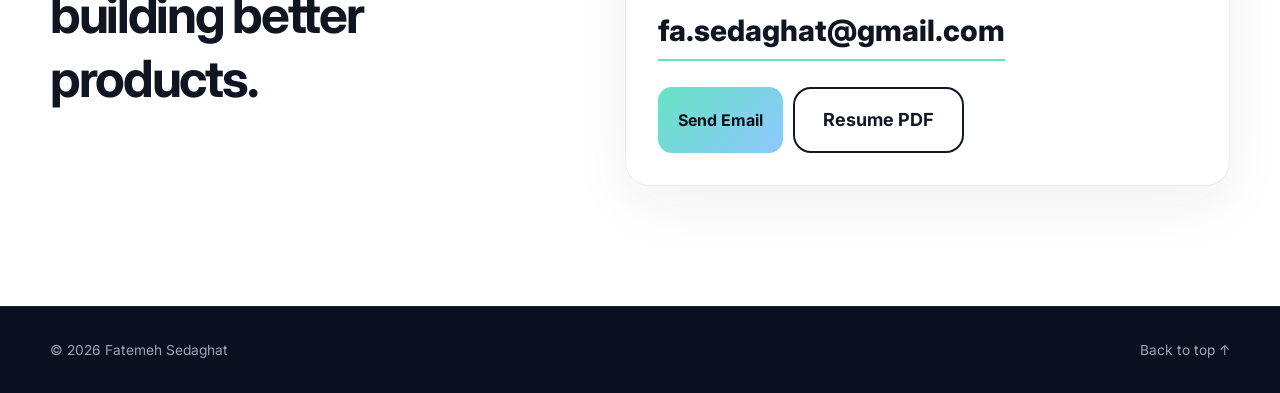
==== commit 9c80ac75: "Update en.html" ====
--- a/en.html
+++ b/en.html
@@ -63,7 +63,7 @@
 
           <div class="hero-actions">
             <a class="btn btn-primary" href="#experience">View Experience</a>
-            <a class="btn btn-ghost" href="assets/fatemeh-sedaghat-resume.pdf" target="_blank" rel="noopener">
+            <a class="resume-btn" href="assets/fatemeh-sedaghat-resume.pdf" target="_blank" rel="noopener">
               Download Resume
             </a>
           </div>
@@ -418,7 +418,7 @@
 
           <div class="contact-actions">
             <a class="btn btn-primary" href="mailto:fa.sedaghat@gmail.com">Send Email</a>
-            <a class="btn btn-ghost" href="assets/fatemeh-sedaghat-resume.pdf" target="_blank" rel="noopener">Resume PDF</a>
+            <a class="resume-btn" href="assets/fatemeh-sedaghat-resume.pdf" target="_blank" rel="noopener">Resume PDF</a>
           </div>
         </div>
       </div>
--- a/style.css
+++ b/style.css
@@ -123,7 +123,7 @@
   margin: 5px 0;
 }
 
-.hero {
+/*.hero {
   min-height: 100vh;
   display: flex;
   align-items: center;
@@ -134,8 +134,13 @@
   color: var(--white);
   padding-top: 150px;
   overflow: hidden;
-}
-
+}*/
+.hero {
+    min-height: auto;
+    padding: 70px 0 80px;
+    display: flex;
+    align-items: center;
+}
 .hero-grid {
   position: relative;
   z-index: 2;
@@ -165,11 +170,20 @@
   box-shadow: 0 0 0 5px rgba(102,227,196,.12);
 }
 
-.hero h1 {
+/*.hero h1 {
   margin: 28px 0 24px;
   font-size: clamp(2.8rem, 5.5vw, 5.4rem);
   line-height: 1.16;
   letter-spacing: -.045em;
+}*/
+.hero h1 {
+    font-size: clamp(38px, 5vw, 52px);
+    line-height: 1.2;
+}
+.hero p {
+    font-size: 18px;
+    line-height: 1.8;
+    max-width: 650px;
 }
 .hero h1 span {
   color: transparent;
@@ -815,3 +829,32 @@
     display: none;
   }
 }
+.resume-btn {
+    display: inline-flex;
+    align-items: center;
+    justify-content: center;
+    gap: 8px;
+
+    padding: 14px 28px;
+    border-radius: 18px;
+
+    background: transparent;
+    border: 2px solid #111827;
+
+    color: #111827;
+    font-size: 18px;
+    font-weight: 700;
+    text-decoration: none;
+
+    transition: all 0.3s ease;
+}
+
+.resume-btn:hover {
+    background: #111827;
+    color: #ffffff;
+    transform: translateY(-2px);
+}
+
+.resume-btn:active {
+    transform: translateY(0);
+}
